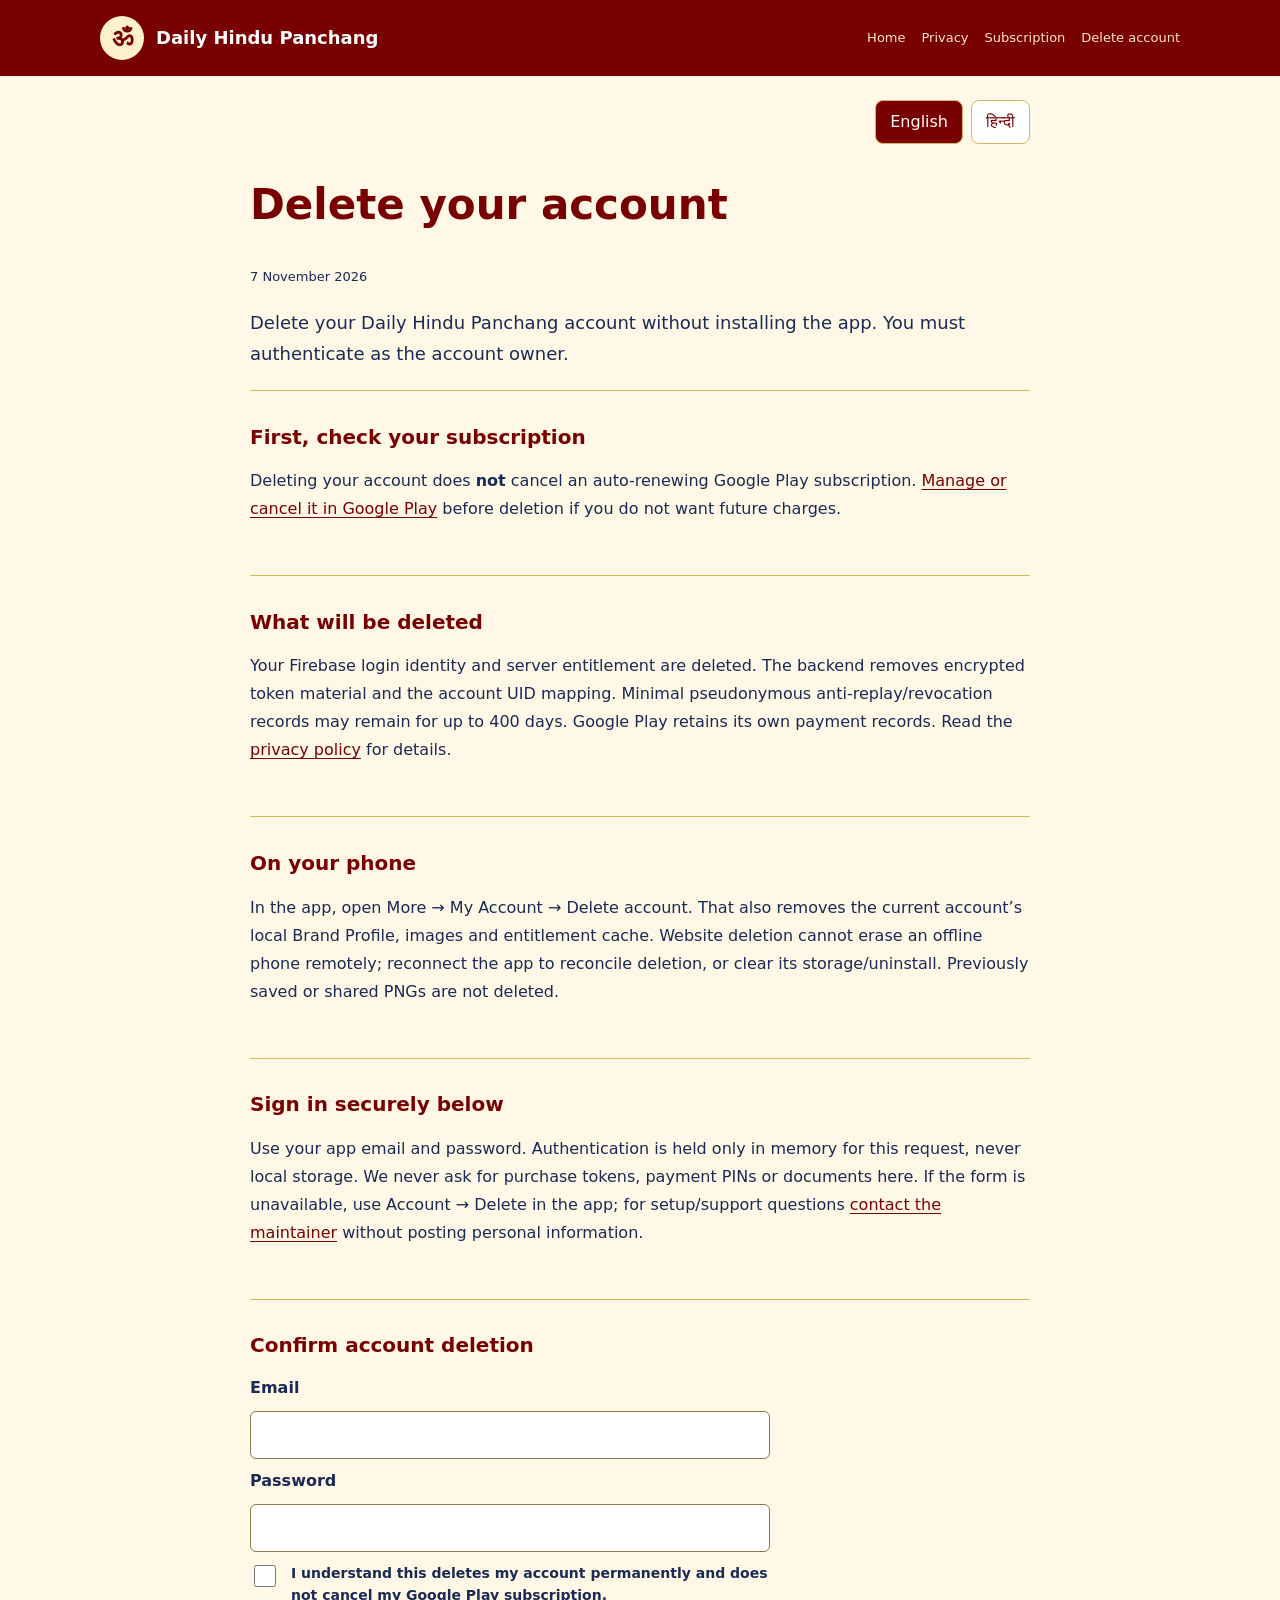
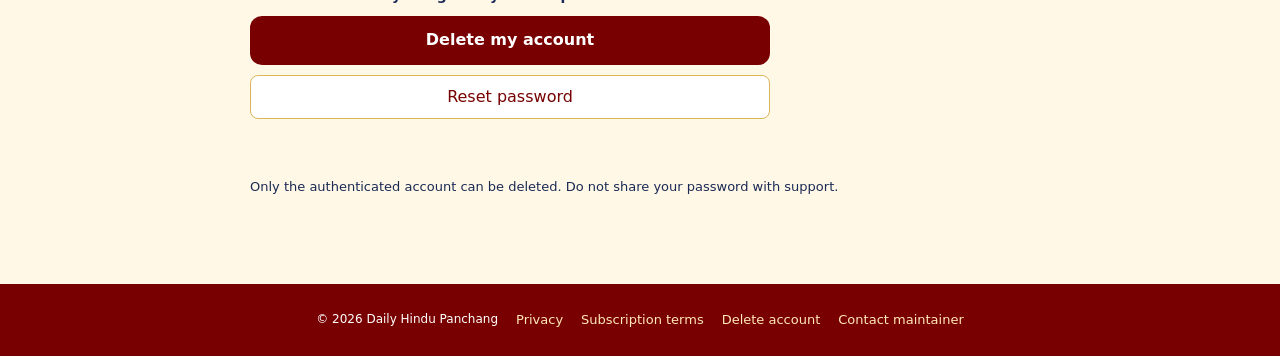
==== account-deletion.html @ e7be83c0 "Add bilingual privacy subscription and secure account-deletion pages [skip ci]" ====
<!doctype html>
<html lang="en">
  <head>
    <meta charset="utf-8" />
    <meta name="viewport" content="width=device-width,initial-scale=1" />
    <meta name="theme-color" content="#780000" />
    <meta name="referrer" content="strict-origin-when-cross-origin" />
    <title>Delete account — Daily Hindu Panchang</title>
    <link rel="stylesheet" href="style.css" />
    <script src="policy.js" defer></script>
  </head>
  <body>
    <a class="skip" href="#content" data-policy-text="skip">Skip to content</a>
    <header class="topbar">
      <a class="brand" href="index.html"
        ><span class="om" aria-hidden="true">ॐ</span
        ><strong>Daily Hindu Panchang</strong></a
      >
      <nav aria-label="Main">
        <a href="index.html" data-policy-text="home">Home</a
        ><a href="privacy-policy.html" data-policy-text="privacy">Privacy</a
        ><a href="subscription-terms.html" data-policy-text="subscription"
          >Subscription</a
        ><a href="account-deletion.html" data-policy-text="deletion"
          >Delete account</a
        >
      </nav>
    </header>
    <main id="content" class="policy">
      <div class="language" role="group" aria-label="Language">
        <button type="button" data-language="en" aria-pressed="true">
          English</button
        ><button type="button" data-language="hi" aria-pressed="false">
          हिन्दी
        </button>
      </div>
      <article lang="en" data-lang="en">
        <h1>Delete your account</h1>
        <p class="updated">7 November 2026</p>
        <p class="lead">
          Delete your Daily Hindu Panchang account without installing the app.
          You must authenticate as the account owner.
        </p>
        <section>
          <h2>First, check your subscription</h2>
          <p>
            Deleting your account does <strong>not</strong> cancel an
            auto-renewing Google Play subscription.
            <a
              href="https://play.google.com/store/account/subscriptions?sku=premium_annual&amp;package=com.dailyhindupanchang"
              >Manage or cancel it in Google Play</a
            >
            before deletion if you do not want future charges.
          </p>
        </section>
        <section>
          <h2>What will be deleted</h2>
          <p>
            Your Firebase login identity and server entitlement are deleted. The
            backend removes encrypted token material and the account UID
            mapping. Minimal pseudonymous anti-replay/revocation records may
            remain for up to 400 days. Google Play retains its own payment
            records. Read the
            <a href="privacy-policy.html">privacy policy</a> for details.
          </p>
        </section>
        <section>
          <h2>On your phone</h2>
          <p>
            In the app, open More → My Account → Delete account. That also
            removes the current account’s local Brand Profile, images and
            entitlement cache. Website deletion cannot erase an offline phone
            remotely; reconnect the app to reconcile deletion, or clear its
            storage/uninstall. Previously saved or shared PNGs are not deleted.
          </p>
        </section>
        <section>
          <h2>Sign in securely below</h2>
          <p>
            Use your app email and password. Authentication is held only in
            memory for this request, never local storage. We never ask for
            purchase tokens, payment PINs or documents here. If the form is
            unavailable, use Account → Delete in the app; for setup/support
            questions
            <a
              href="https://github.com/parimalnarayan/Daily-Hindu-Panchang-App/issues"
              >contact the maintainer</a
            >
            without posting personal information.
          </p>
        </section>
      </article>
      <article lang="hi" data-lang="hi" hidden>
        <h1>अकाउंट डिलीट करें</h1>
        <p class="updated">7 November 2026</p>
        <p class="lead">
          ऐप इंस्टॉल किए बिना अपना Daily Hindu Panchang अकाउंट डिलीट करें।
          सुरक्षा के लिए अपने अकाउंट से लॉगिन करना होगा।
        </p>
        <section>
          <h2>पहले सब्सक्रिप्शन देखें</h2>
          <p>
            अकाउंट डिलीट करने से ऑटो-रिन्यू होने वाला Google Play सब्सक्रिप्शन
            <strong>कैंसिल नहीं होता</strong>। अगला चार्ज नहीं चाहिए तो पहले
            <a
              href="https://play.google.com/store/account/subscriptions?sku=premium_annual&amp;package=com.dailyhindupanchang"
              >Google Play में कैंसिल करें</a
            >।
          </p>
        </section>
        <section>
          <h2>क्या डिलीट होगा</h2>
          <p>
            Firebase लॉगिन पहचान और सर्वर का प्रीमियम एक्सेस हटता है। एन्क्रिप्ट
            किया हुआ परचेज टोकन और यूज़र आईडी मैपिंग हटती है। खरीद का गलत दोबारा
            इस्तेमाल रोकने के लिए न्यूनतम छद्म पहचान वाले हैश/रिवोकेशन रिकॉर्ड
            अधिकतम 400 दिन रह सकते हैं। Google Play अपने पेमेंट रिकॉर्ड रखता है।
            पूरी जानकारी <a href="privacy-policy.html">प्राइवेसी पॉलिसी</a> में
            है।
          </p>
        </section>
        <section>
          <h2>फोन पर सेव डेटा</h2>
          <p>
            ऐप में अधिक → मेरा अकाउंट → अकाउंट डिलीट करें खोलें। इससे उस अकाउंट
            का लोकल प्रोफाइल, इमेज और कैश भी हटता है। वेबसाइट किसी ऑफलाइन फोन को
            सीधे साफ नहीं कर सकती; ऐप को इंटरनेट से जोड़ें या उसका स्टोरेज
            साफ/अनइंस्टॉल करें। पहले सेव या शेयर की गई PNG नहीं हटती।
          </p>
        </section>
        <section>
          <h2>नीचे सुरक्षित लॉगिन करें</h2>
          <p>
            ऐप वाला ईमेल और पासवर्ड डालें। यह लॉगिन सिर्फ इस रिक्वेस्ट के लिए
            मेमोरी में रहता है, लोकल स्टोरेज में नहीं। परचेज टोकन, पेमेंट PIN या
            डॉक्युमेंट न दें। फॉर्म उपलब्ध न हो तो ऐप में अकाउंट → डिलीट करें।
            सेटअप/सहायता के लिए निजी जानकारी डाले बिना
            <a
              href="https://github.com/parimalnarayan/Daily-Hindu-Panchang-App/issues"
              >मेंटेनर से संपर्क करें</a
            >।
          </p>
        </section>
      </article>
      <section class="delete-panel">
        <h2 data-i18n="formTitle">Confirm account deletion</h2>
        <form id="delete-form">
          <label for="email" data-i18n="email">Email</label
          ><input
            id="email"
            type="email"
            autocomplete="username"
            required
            maxlength="254"
          /><label for="password" data-i18n="password">Password</label
          ><input
            id="password"
            type="password"
            autocomplete="current-password"
            required
            maxlength="256"
          /><label class="check"
            ><input id="confirm" type="checkbox" required /><span
              data-i18n="confirm"
              >I understand this deletes my account permanently and does not
              cancel my Google Play subscription.</span
            ></label
          ><button type="submit" class="button danger" data-i18n="delete">
            Delete my account</button
          ><button type="button" id="reset-password" data-i18n="reset">
            Reset password
          </button>
          <p id="delete-status" role="status" aria-live="polite"></p>
        </form>
        <p class="small" data-i18n="secure">
          Only the authenticated account can be deleted. Do not share your
          password with support.
        </p>
      </section>
      <script type="module" src="account-deletion.js"></script>
    </main>
    <footer>
      <span>© 2026 Daily Hindu Panchang</span
      ><a href="privacy-policy.html" data-policy-text="privacy">Privacy</a
      ><a href="subscription-terms.html" data-policy-text="subscription"
        >Subscription terms</a
      ><a href="account-deletion.html" data-policy-text="deletion"
        >Delete account</a
      ><a
        href="https://github.com/parimalnarayan/Daily-Hindu-Panchang-App/issues"
        data-policy-text="contact"
        >Contact maintainer</a
      >
    </footer>
  </body>
</html>
---- style.css ----
:root {
  --red: #780000;
  --saffron: #f3a33b;
  --green: #0b6b24;
  --cream: #fff8e7;
  --navy: #1b2a55;
  --gold: #d9b65a;
}
* {
  box-sizing: border-box;
}
body {
  margin: 0;
  background: var(--cream);
  color: var(--navy);
  font-family:
    system-ui,
    -apple-system,
    BlinkMacSystemFont,
    "Segoe UI",
    sans-serif;
  line-height: 1.55;
}
.topbar {
  display: flex;
  justify-content: space-between;
  align-items: center;
  padding: 16px max(20px, calc((100vw - 1080px) / 2));
  background: var(--red);
  color: #fff;
}
.brand {
  display: flex;
  gap: 12px;
  align-items: center;
}
.om {
  width: 44px;
  height: 44px;
  border-radius: 50%;
  display: grid;
  place-items: center;
  background: #fff1c9;
  color: var(--red);
  font-size: 25px;
  font-weight: 800;
}
.brand strong {
  display: block;
  font-size: 18px;
}
.brand small {
  display: block;
  color: #ffe8b8;
  font-size: 11px;
}
.topbar a,
footer a {
  color: #ffe8b8;
  text-decoration: none;
  font-size: 13px;
}
.hero {
  max-width: 1080px;
  margin: auto;
  padding: 70px 20px 48px;
}
.eyebrow {
  margin: 0 0 8px;
  color: var(--green);
  font-size: 11px;
  font-weight: 800;
  letter-spacing: 0.16em;
}
.hero h1 {
  margin: 0;
  color: var(--red);
  font-size: clamp(36px, 7vw, 64px);
  line-height: 1.03;
  letter-spacing: -0.04em;
  max-width: 700px;
}
.hero p:not(.eyebrow) {
  max-width: 650px;
  font-size: 17px;
}
.actions {
  display: flex;
  gap: 10px;
  flex-wrap: wrap;
  margin-top: 24px;
}
.button {
  display: inline-block;
  padding: 12px 18px;
  border-radius: 12px;
  background: var(--red);
  color: #fff;
  text-decoration: none;
  font-weight: 700;
}
.button.secondary {
  background: #fff;
  border: 1px solid var(--gold);
  color: var(--red);
}
.grid {
  max-width: 1080px;
  margin: auto;
  padding: 0 20px 44px;
  display: grid;
  grid-template-columns: repeat(4, 1fr);
  gap: 12px;
}
.grid article {
  background: #fff;
  border: 1px solid #ead8a6;
  border-radius: 18px;
  padding: 20px;
}
.grid article span {
  font-size: 25px;
  color: var(--red);
}
.grid h2 {
  margin: 10px 0 4px;
  color: var(--red);
  font-size: 18px;
}
.grid p {
  margin: 0;
  font-size: 13px;
}
.calendar,
.note {
  max-width: 1080px;
  margin: 0 auto 24px;
  padding: 26px 20px;
}
.calendar {
  display: flex;
  justify-content: space-between;
  gap: 30px;
  background: #e9f0d8;
  border-radius: 22px;
}
.calendar h2 {
  margin: 0;
  color: var(--green);
  font-size: 28px;
}
.calendar p {
  margin-bottom: 0;
}
.legend {
  display: grid;
  gap: 8px;
  align-content: center;
  font-size: 12px;
  white-space: nowrap;
}
.legend i {
  display: inline-block;
  width: 9px;
  height: 9px;
  border-radius: 50%;
  margin-right: 6px;
}
.legend .green {
  background: var(--green);
}
.legend .red {
  background: var(--red);
}
.note {
  background: #fff;
  border-left: 4px solid var(--saffron);
  font-size: 13px;
}
footer {
  display: flex;
  justify-content: center;
  gap: 18px;
  padding: 26px 20px;
  background: var(--red);
  color: #fff;
  font-size: 12px;
}
@media (max-width: 760px) {
  .grid {
    grid-template-columns: 1fr 1fr;
  }
  .calendar {
    display: block;
  }
  .legend {
    margin-top: 18px;
  }
  footer {
    flex-wrap: wrap;
  }
}
@media (max-width: 480px) {
  .topbar {
    padding: 12px 14px;
  }
  .brand strong {
    font-size: 15px;
  }
  .brand small {
    font-size: 9px;
  }
  .hero {
    padding: 48px 16px 34px;
  }
  .hero h1 {
    font-size: 40px;
  }
  .hero p:not(.eyebrow) {
    font-size: 15px;
  }
  .grid {
    padding: 0 16px 30px;
    gap: 8px;
  }
  .grid article {
    padding: 15px;
  }
  .calendar,
  .note {
    margin-left: 16px;
    margin-right: 16px;
    padding: 20px 16px;
  }
}
.topbar {
  gap: 18px;
  flex-wrap: wrap;
}
.topbar .brand {
  color: white;
  text-decoration: none;
}
.topbar nav {
  display: flex;
  gap: 16px;
  flex-wrap: wrap;
}
.policy {
  max-width: 820px;
  margin: auto;
  padding: 24px 20px 56px;
}
.policy h1 {
  font-size: clamp(28px, 5vw, 42px);
  line-height: 1.25;
  color: var(--red);
}
.policy h2 {
  font-size: 20px;
  color: var(--red);
  line-height: 1.35;
}
.policy section {
  padding: 16px 0;
  border-top: 1px solid var(--gold);
  margin-top: 20px;
}
.policy p {
  line-height: 1.75;
}
.policy .lead {
  font-size: 18px;
}
.policy a {
  color: var(--red);
  text-decoration-thickness: 1px;
  text-underline-offset: 3px;
}
.language {
  display: flex;
  justify-content: flex-end;
  gap: 8px;
}
.language button[aria-pressed="true"] {
  background: var(--red);
  color: white;
}
button,
input {
  font: inherit;
}
button {
  cursor: pointer;
  min-height: 44px;
  padding: 8px 14px;
  border: 1px solid var(--gold);
  border-radius: 8px;
  background: #fff;
  color: var(--red);
}
button:disabled {
  cursor: default;
  opacity: 0.6;
}
button:focus-visible,
a:focus-visible,
input:focus-visible {
  outline: 3px solid #1262a2;
  outline-offset: 3px;
}
.small,
.updated {
  font-size: 13px;
}
form {
  max-width: 520px;
  display: grid;
  gap: 10px;
}
form > label {
  font-weight: 600;
}
input:not([type="checkbox"]) {
  width: 100%;
  min-height: 48px;
  padding: 10px;
  border: 1px solid #8e7850;
  border-radius: 6px;
  background: white;
  color: var(--navy);
}
.check {
  display: flex;
  align-items: flex-start;
  gap: 12px;
  line-height: 1.6;
  font-size: 14px;
}
.check input {
  width: 22px;
  height: 22px;
  flex-shrink: 0;
}
.danger {
  border: 0;
  text-align: center;
}
#delete-status {
  margin: 4px 0;
  min-height: 26px;
  font-weight: 600;
  overflow-wrap: anywhere;
}
.skip {
  position: absolute;
  left: 8px;
  top: -100px;
  background: white;
  color: var(--red);
  padding: 12px;
  z-index: 2;
}
.skip:focus {
  top: 8px;
}
[hidden] {
  display: none !important;
}
@media (prefers-color-scheme: dark) {
  :root {
    --cream: #181511;
    --navy: #f4ead7;
    --gold: #9f8240;
  }
  body {
    background: var(--cream);
    color: var(--navy);
  }
  .policy h1,
  .policy h2,
  .policy a {
    color: #ffbd86;
  }
  button {
    background: #2b241b;
    color: #ffe0b4;
  }
  input:not([type="checkbox"]) {
    background: #251f18;
    color: #fff4e5;
  }
  .grid article,
  .note {
    background: #251f18;
  }
  .grid h2,
  .hero h1 {
    color: #ffbd86;
  }
  .calendar {
    background: #242e1c;
  }
  .calendar h2,
  .eyebrow {
    color: #b7d88e;
  }
  .button.secondary {
    background: #251f18;
    color: #ffe0b4;
  }
}
@media (max-width: 480px) {
  .topbar nav {
    gap: 12px;
  }
  .policy {
    padding: 20px 16px 40px;
  }
  .policy h2 {
    font-size: 19px;
  }
  .policy p {
    font-size: 15px;
  }
  .policy .lead {
    font-size: 17px;
  }
}
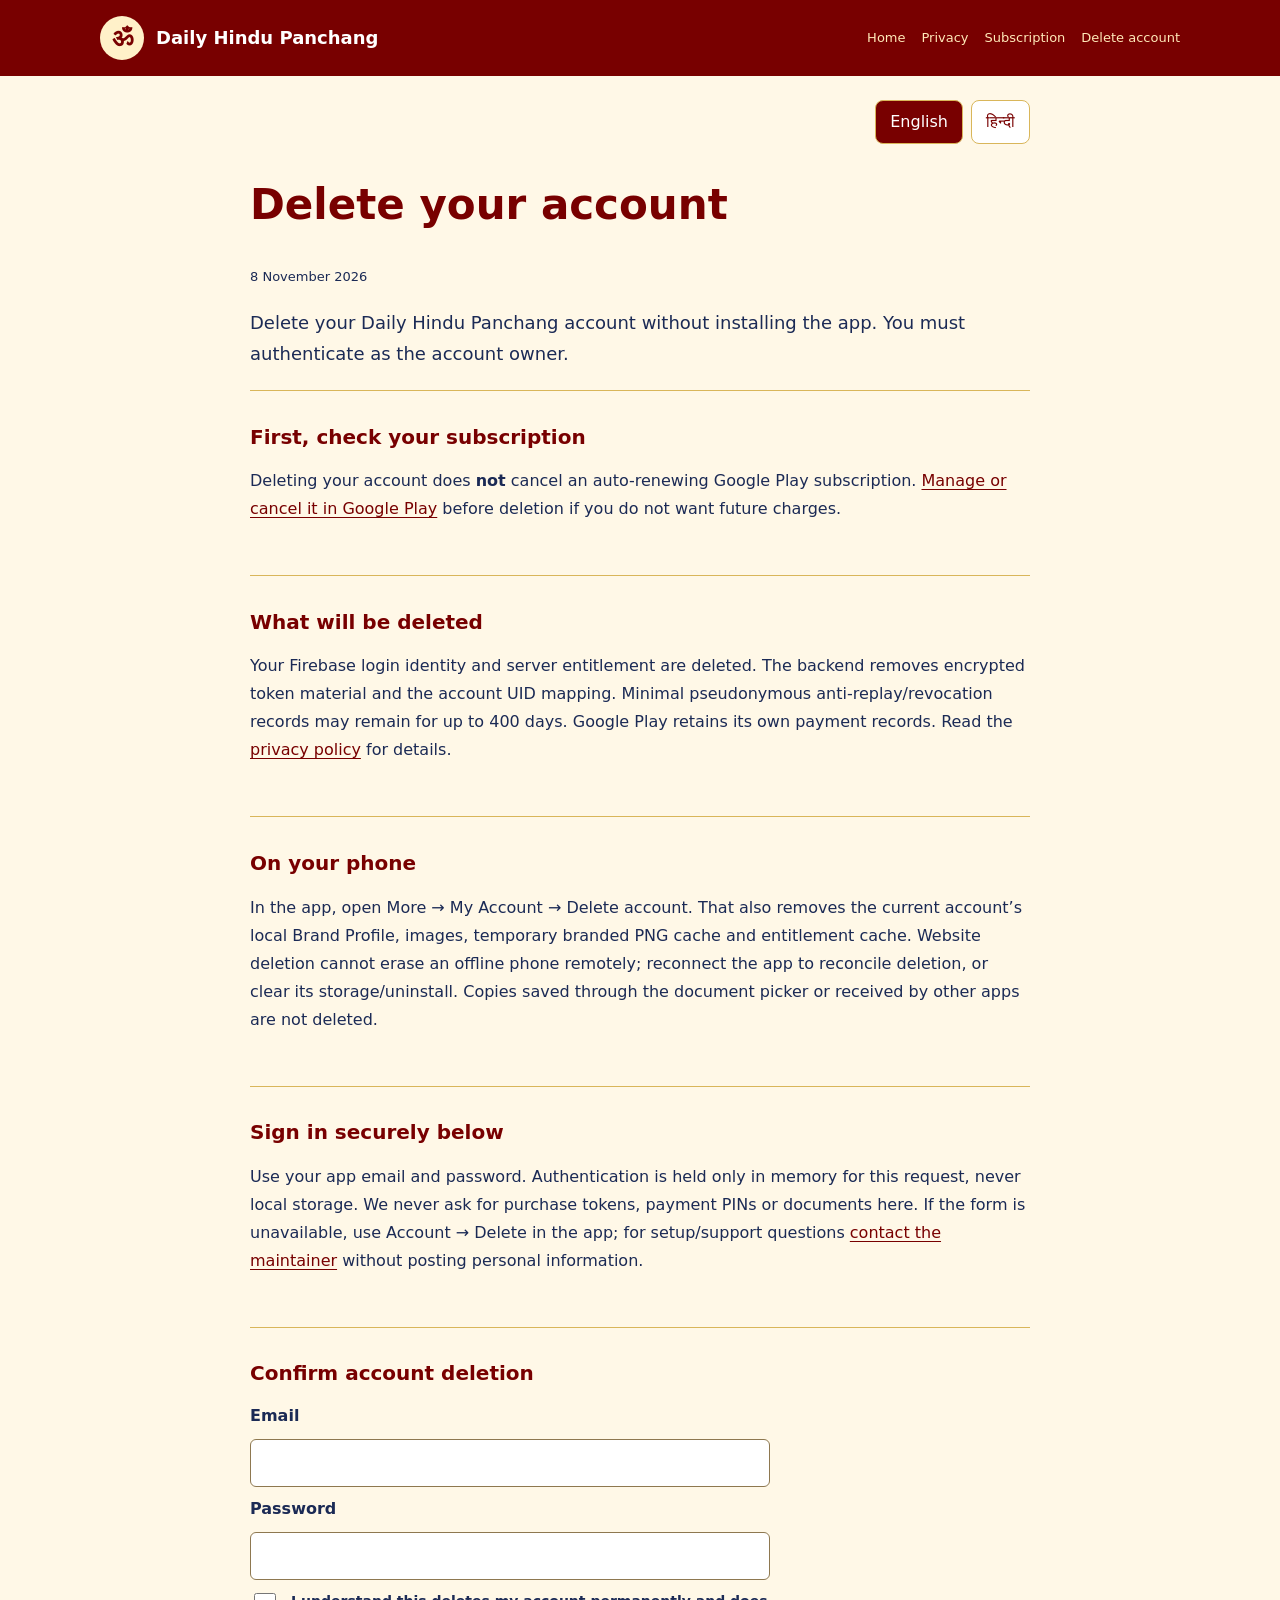
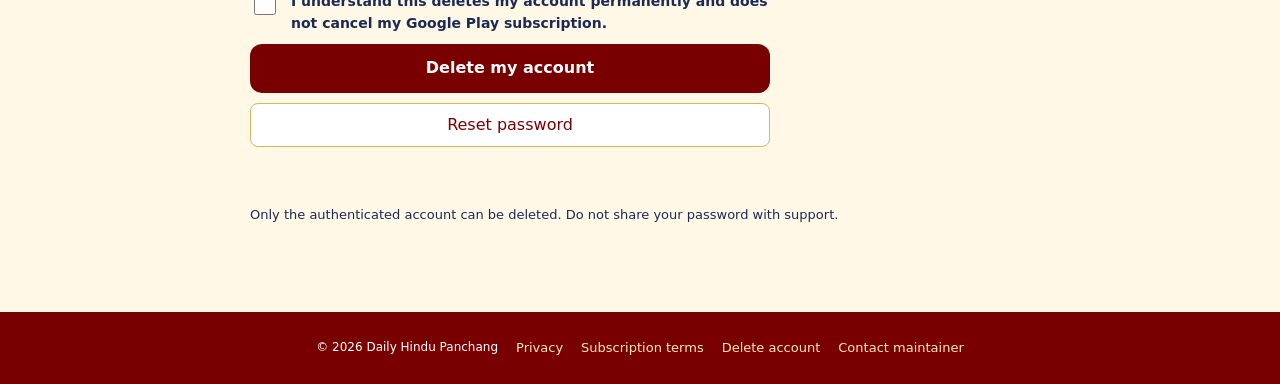
==== commit e8f6a82b: "fix(privacy): disclose branded cache cleanup and localize Hindi policy dates [skip ci]" ====
--- a/account-deletion.html
+++ b/account-deletion.html
@@ -36,7 +36,7 @@
       </div>
       <article lang="en" data-lang="en">
         <h1>Delete your account</h1>
-        <p class="updated">7 November 2026</p>
+        <p class="updated">8 November 2026</p>
         <p class="lead">
           Delete your Daily Hindu Panchang account without installing the app.
           You must authenticate as the account owner.
@@ -68,10 +68,10 @@
           <h2>On your phone</h2>
           <p>
             In the app, open More → My Account → Delete account. That also
-            removes the current account’s local Brand Profile, images and
+            removes the current account’s local Brand Profile, images, temporary branded PNG cache and
             entitlement cache. Website deletion cannot erase an offline phone
             remotely; reconnect the app to reconcile deletion, or clear its
-            storage/uninstall. Previously saved or shared PNGs are not deleted.
+            storage/uninstall. Copies saved through the document picker or received by other apps are not deleted.
           </p>
         </section>
         <section>
@@ -92,7 +92,7 @@
       </article>
       <article lang="hi" data-lang="hi" hidden>
         <h1>अकाउंट डिलीट करें</h1>
-        <p class="updated">7 November 2026</p>
+        <p class="updated">8 नवंबर 2026</p>
         <p class="lead">
           ऐप इंस्टॉल किए बिना अपना Daily Hindu Panchang अकाउंट डिलीट करें।
           सुरक्षा के लिए अपने अकाउंट से लॉगिन करना होगा।
@@ -122,10 +122,10 @@
         <section>
           <h2>फोन पर सेव डेटा</h2>
           <p>
-            ऐप में अधिक → मेरा अकाउंट → अकाउंट डिलीट करें खोलें। इससे उस अकाउंट
-            का लोकल प्रोफाइल, इमेज और कैश भी हटता है। वेबसाइट किसी ऑफलाइन फोन को
+            ऐप में “और” खोलें, फिर “मेरा अकाउंट” में “अकाउंट डिलीट करें” चुनें। इससे उस अकाउंट
+            का लोकल प्रोफाइल, इमेज, अस्थायी ब्रांडेड कार्ड और कैश भी हटता है। वेबसाइट किसी ऑफलाइन फोन को
             सीधे साफ नहीं कर सकती; ऐप को इंटरनेट से जोड़ें या उसका स्टोरेज
-            साफ/अनइंस्टॉल करें। पहले सेव या शेयर की गई PNG नहीं हटती।
+            साफ/अनइंस्टॉल करें। डॉक्युमेंट पिकर से सेव या दूसरे ऐप को शेयर की गई कॉपी नहीं हटती।
           </p>
         </section>
         <section>
@@ -133,7 +133,7 @@
           <p>
             ऐप वाला ईमेल और पासवर्ड डालें। यह लॉगिन सिर्फ इस रिक्वेस्ट के लिए
             मेमोरी में रहता है, लोकल स्टोरेज में नहीं। परचेज टोकन, पेमेंट PIN या
-            डॉक्युमेंट न दें। फॉर्म उपलब्ध न हो तो ऐप में अकाउंट → डिलीट करें।
+            डॉक्युमेंट न दें। फॉर्म उपलब्ध न हो तो ऐप में अकाउंट में डिलीट करें।
             सेटअप/सहायता के लिए निजी जानकारी डाले बिना
             <a
               href="https://github.com/parimalnarayan/Daily-Hindu-Panchang-App/issues"
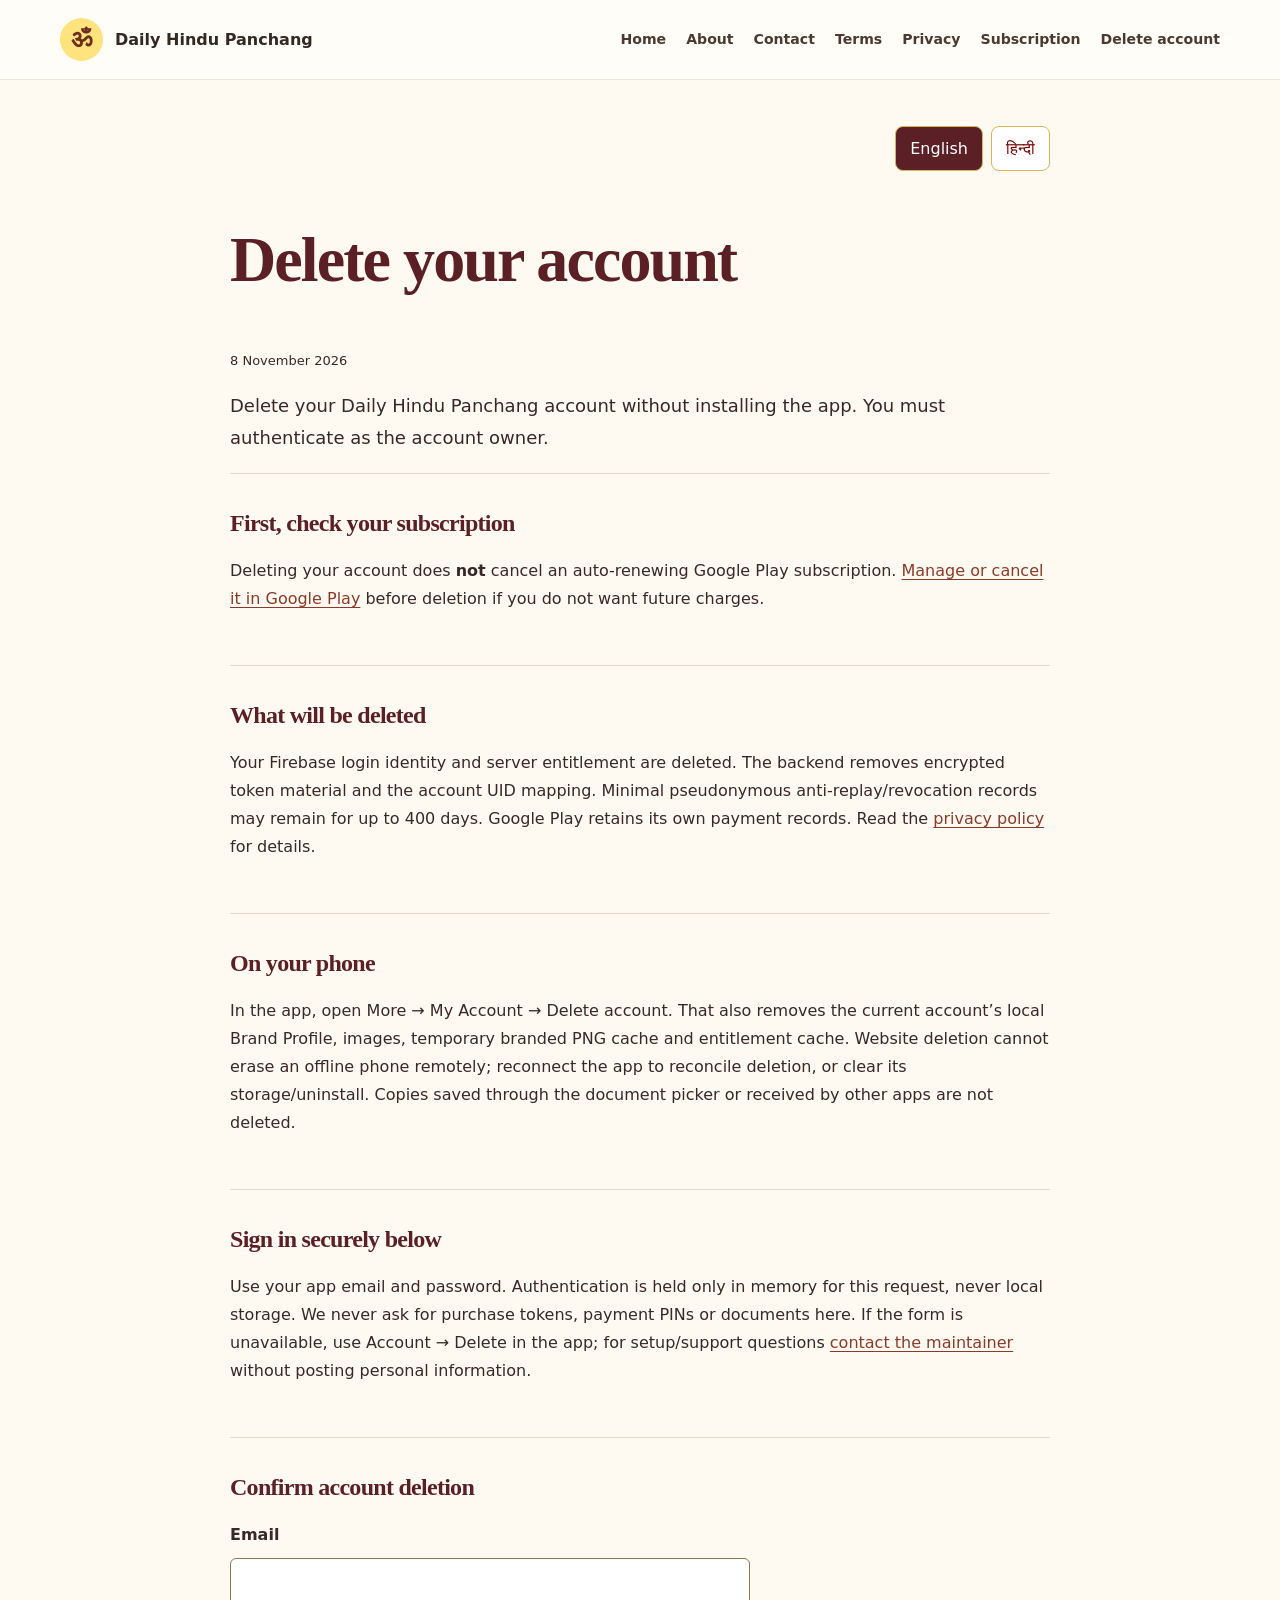
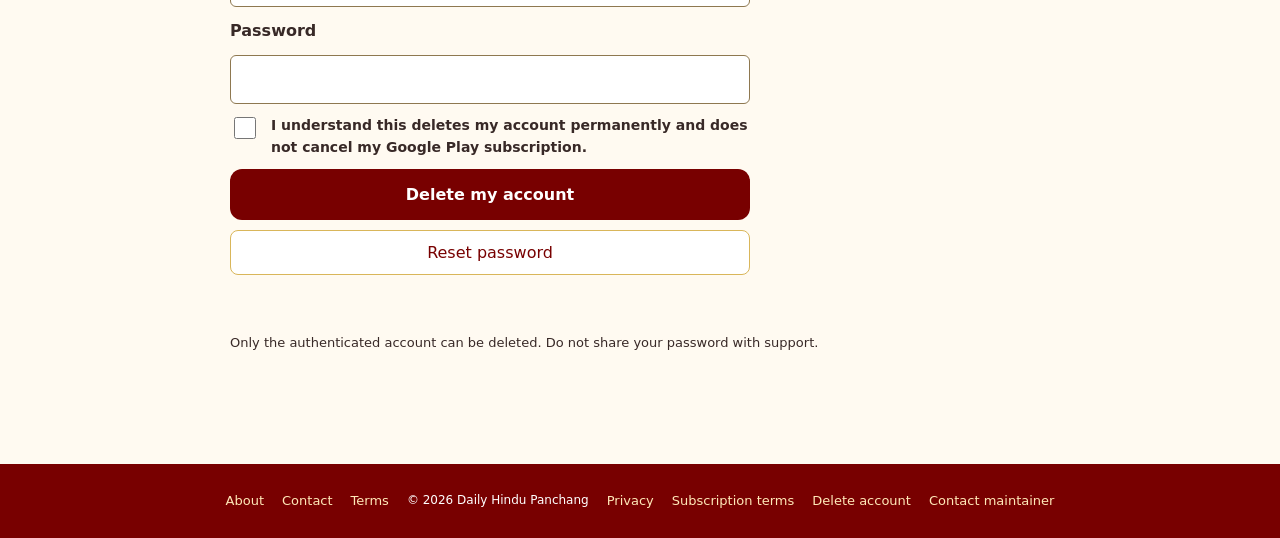
==== commit 679bf7f5: "Redesign Daily Hindu Panchang public website" ====
--- a/account-deletion.html
+++ b/account-deletion.html
@@ -7,6 +7,7 @@
     <meta name="referrer" content="strict-origin-when-cross-origin" />
     <title>Delete account — Daily Hindu Panchang</title>
     <link rel="stylesheet" href="style.css" />
+    <link rel="stylesheet" href="brand.css" />
     <script src="policy.js" defer></script>
   </head>
   <body>
@@ -18,7 +19,7 @@
       >
       <nav aria-label="Main">
         <a href="index.html" data-policy-text="home">Home</a
-        ><a href="privacy-policy.html" data-policy-text="privacy">Privacy</a
+        ><a href="about.html" data-policy-text="about">About</a><a href="contact.html" data-policy-text="contactPage">Contact</a><a href="terms.html" data-policy-text="terms">Terms</a><a href="privacy-policy.html" data-policy-text="privacy">Privacy</a
         ><a href="subscription-terms.html" data-policy-text="subscription"
           >Subscription</a
         ><a href="account-deletion.html" data-policy-text="deletion"
@@ -180,6 +181,7 @@
       <script type="module" src="account-deletion.js"></script>
     </main>
     <footer>
+      <a href="about.html" data-policy-text="about">About</a><a href="contact.html" data-policy-text="contactPage">Contact</a><a href="terms.html" data-policy-text="terms">Terms</a>
       <span>© 2026 Daily Hindu Panchang</span
       ><a href="privacy-policy.html" data-policy-text="privacy">Privacy</a
       ><a href="subscription-terms.html" data-policy-text="subscription"
--- a/brand.css
+++ b/brand.css
@@ -0,0 +1,15 @@
+:root{--maroon:#5b2025;--maroon-dark:#35171d;--saffron2:#db772f;--paper:#fffaf1;--text:#382927;--muted2:#715e55;--line2:#ead7c1}
+html{scroll-behavior:smooth}body{background:var(--paper);color:var(--text);font-family:'DM Sans',system-ui,sans-serif;line-height:1.7}.topbar{padding:18px max(24px,calc((100vw - 1160px)/2));background:var(--maroon-dark);gap:20px}.topbar .brand{display:flex;gap:12px;align-items:center;color:#fff;text-decoration:none}.topbar .brand strong{font-size:1rem;line-height:1.25}.topbar .brand small{font-size:.69rem;letter-spacing:.07em;color:#e9cbb1;text-transform:uppercase}.topbar .om{width:43px;height:43px;background:#f4d69c;color:var(--maroon);font-weight:600}.topbar nav{display:flex;align-items:center;gap:20px;flex-wrap:wrap}.topbar nav a{font-size:.88rem;color:#f9ebdf}.topbar nav a:hover,footer a:hover{text-decoration:underline;text-underline-offset:5px}.topbar .nav-download{padding:10px 16px;border:1px solid #dcbf98;border-radius:4px;color:white}.container{width:min(1160px,calc(100% - 48px));margin-inline:auto}.site-main h1,.site-main h2,.site-main h3,.policy h1,.policy h2{font-family:Fraunces,Georgia,serif;letter-spacing:-.03em;line-height:1.13;font-weight:600}.site-main p{margin:0 0 18px}.kicker{text-transform:uppercase;color:#a64c26;font-size:.76rem;font-weight:700;letter-spacing:.16em}.kicker:before{content:'';display:inline-block;width:26px;height:1px;background:#b45c33;vertical-align:middle;margin-right:10px}.intro{overflow:hidden;background:#faf0e0}.intro-grid{display:grid;grid-template-columns:1fr 1fr;align-items:center;gap:55px;padding:76px 0 80px}.intro h1{font-size:clamp(3.3rem,6vw,5.6rem);color:var(--maroon);margin:18px 0 24px}.intro h1 em{font-weight:500;color:#b25a31}.intro .lead2{font-size:1.1rem;line-height:1.85;color:var(--muted2);max-width:510px}.cta-row{display:flex;gap:12px;flex-wrap:wrap;margin-top:28px}.site-main .button{padding:14px 21px;border-radius:4px;background:var(--maroon);color:#fff;font-size:.95rem;text-decoration:none;font-weight:700}.site-main .button:hover{background:#80363a}.site-main .button.secondary{background:transparent;border:1px solid #a48773;color:var(--maroon)}.app-note{font-size:.85rem;color:#76645a;margin-top:18px!important}.hero-art{position:relative;display:grid;place-items:center;min-height:490px;background:#6a292b;border-radius:190px 190px 8px 8px;overflow:hidden}.hero-art:before,.hero-art:after{content:'';position:absolute;width:400px;height:400px;border:1px solid #d6a97866;border-radius:50%}.hero-art:after{width:330px;height:330px}.hero-art svg{position:absolute;inset:0;width:100%;height:100%}.art-title{position:relative;z-index:1;text-align:center;color:#f9e4b7;padding:20px}.art-title span{display:block;font-size:.76rem;letter-spacing:.2em;text-transform:uppercase}.art-title strong{font:500 clamp(3rem,5vw,4.5rem)/1.1 Fraunces,Georgia,serif;display:block;margin:12px 0}.art-title em{font-style:normal;color:#eac8a0;font-size:.9rem}.ribbon{background:var(--maroon);color:#f8e8d5}.ribbon .container{display:flex;align-items:center;justify-content:space-between;gap:25px;padding-block:21px}.ribbon strong{font:500 1.2rem Fraunces,Georgia,serif}.ribbon span{color:#ead5c3;font-size:.9rem}.section2{padding:94px 0}.section2.white{background:white}.section-head{max-width:650px}.site-main h2{font-size:clamp(2.3rem,4vw,3.5rem);color:var(--maroon);margin:14px 0 18px}.section-head p,.copy p{color:var(--muted2)}.feature-grid{display:grid;grid-template-columns:repeat(4,1fr);gap:16px;margin-top:40px}.feature{border-top:2px solid #d1a56d;background:#fcf7ef;padding:28px 22px;min-height:205px}.feature .symbol{font:1.8rem Georgia;color:#af592e}.feature h3{color:var(--maroon);font-size:1.3rem;margin:20px 0 10px}.feature p{font-size:.95rem;color:var(--muted2)}.story-grid{display:grid;grid-template-columns:1fr 1fr;gap:75px;align-items:center}.quote-panel{background:#efe0c9;border-radius:4px;padding:52px;min-height:310px;display:flex;justify-content:space-between;flex-direction:column}.quote-panel strong{font:500 clamp(2rem,3.3vw,3.1rem)/1.2 Fraunces,Georgia,serif;color:var(--maroon)}.quote-panel span{font-size:.8rem;letter-spacing:.13em;text-transform:uppercase;color:#9e5838;font-weight:700}.call-to-action{background:#f1e2cb;padding:46px;display:flex;align-items:center;justify-content:space-between;gap:25px}.call-to-action h2{font-size:clamp(2rem,3vw,2.8rem);margin:0 0 10px}.call-to-action p{margin:0;color:var(--muted2)}.page-intro{background:#f7ead7;padding:72px 0;border-bottom:1px solid var(--line2)}.page-intro h1{color:var(--maroon);font-size:clamp(3rem,5vw,4.8rem);margin:15px 0}.page-intro p{color:var(--muted2);max-width:600px;font-size:1.1rem}.contact-box{background:#fcf7ef;border:1px solid var(--line2);padding:36px;overflow-wrap:anywhere}.contact-box a{color:var(--maroon);font-weight:700}.reading{max-width:800px;margin:0 auto}.reading h2{font-size:1.8rem;margin:36px 0 12px}.reading p,.reading li{color:#5f5149}.reading a{color:var(--maroon)}.site-footer{display:block;background:var(--maroon-dark);color:#fbeede;padding:58px 0 22px}.footer-grid{display:grid;grid-template-columns:2fr 1fr 1fr;gap:44px}.footer-grid h3{font:700 .78rem 'DM Sans',sans-serif;color:#e5c4a2;letter-spacing:.13em;text-transform:uppercase;margin:0 0 18px}.footer-grid a{display:block;font-size:.94rem;color:#fff0e0;margin:10px 0;text-decoration:none}.footer-grid p{font-size:.94rem;color:#d9bfae;max-width:320px}.footer-brand{font:600 1.3rem Fraunces,Georgia,serif;color:white}.footer-end{border-top:1px solid #79504b;padding-top:20px;margin-top:36px;font-size:.85rem;color:#d9bfae}.policy{max-width:860px;padding-top:46px;padding-bottom:80px}.policy h1,.policy h2{color:var(--maroon)}.policy h1{font-size:clamp(2.8rem,5vw,4rem)}.policy h2{font-size:1.5rem}.policy a{color:#8a3b28}.policy section{border-color:var(--line2)}.language{margin-bottom:12px}.language button[aria-pressed=true]{background:var(--maroon);color:white}button:focus-visible,a:focus-visible,input:focus-visible{outline:3px solid #187b79;outline-offset:3px}
+@media(prefers-color-scheme:dark){body{background:#211816;color:#f3e8df}.policy h1,.policy h2,.policy a{color:#ffd3aa}.site-main .reading p,.site-main .reading li{color:#eee0d2}.site-main .page-intro{background:#3a2723}.site-main .page-intro h1{color:#ffe0ba}.site-main .page-intro p{color:#e7cfbd}.section2.white{background:#211816}.contact-box{background:#362723;border-color:#71574a}.contact-box a{color:#ffcfab}}
+@media(max-width:900px){.topbar{padding:16px 24px}.topbar nav{gap:14px}.intro-grid,.story-grid{grid-template-columns:1fr;gap:34px}.intro-grid{padding:55px 0}.hero-art{min-height:420px;max-width:580px;width:100%;margin:auto}.feature-grid{grid-template-columns:repeat(2,1fr)}.section2{padding:68px 0}.ribbon .container{align-items:flex-start;flex-direction:column;gap:5px}}
+@media(max-width:550px){.container{width:calc(100% - 32px)}.topbar{padding:16px;align-items:flex-start}.topbar nav{width:100%;gap:8px 16px}.topbar nav a{font-size:.88rem}.topbar .nav-download{padding:6px 10px}.intro h1{font-size:3.25rem}.hero-art{min-height:345px}.hero-art:before{width:300px;height:300px}.hero-art:after{width:260px;height:260px}.feature-grid{grid-template-columns:1fr}.feature{min-height:0}.story-grid{gap:35px}.quote-panel{padding:32px;min-height:250px}.call-to-action{padding:30px;align-items:flex-start;flex-direction:column}.footer-grid{grid-template-columns:1fr 1fr;gap:24px}.footer-grid>div:first-child{grid-column:1/-1}.page-intro{padding:50px 0}.policy{padding:26px 16px 55px}}
+@media(prefers-color-scheme:dark){.section2 .section-head p,.section2 .copy p{color:#e2cfc1}.section2 .section-head .kicker,.section2 .copy .kicker{color:#f3b17d}.section2 h2{color:#ffe0ba}.section2 .button.secondary{color:#ffe0ba;border-color:#d9ac8d}.call-to-action h2{color:#5b2025}.call-to-action p{color:#715e55}.contact-box p{color:#e2cfc1}}
+.home-intro{background:#f8f0e4}.home-intro .intro-grid{grid-template-columns:1fr .95fr;gap:72px;padding:65px 0 72px}.home-copy h1{font-size:clamp(3.8rem,6.3vw,6rem);letter-spacing:-.055em;line-height:1.02;margin:25px 0 26px}.home-copy .lead2{max-width:475px;font-size:1.08rem}.home-copy .cta-row{align-items:center;gap:28px}.home-link{font-weight:700;font-size:.94rem;color:var(--maroon);text-underline-offset:5px}.home-link span{display:inline-block;margin-left:6px}.home-signoff{display:flex;gap:12px;align-items:center;margin-top:48px;padding-top:22px;border-top:1px solid #ddcdbc;width:max-content;color:#755d50;font-size:.8rem;line-height:1.5}.home-signoff strong{font-weight:700;color:var(--maroon)}.signoff-symbol{font:2.2rem Georgia;color:#c47c42}.hero-image{height:565px;position:relative;background:#c87942 url('panchang-hero.png') center center/cover no-repeat;box-shadow:16px 16px 0 #e4d1b4;overflow:hidden}.hero-image:after{content:'';position:absolute;inset:35% 0 0;background:linear-gradient(transparent,rgba(35,20,20,.66))}.image-label{position:absolute;z-index:1;bottom:27px;left:28px;right:28px;color:white;display:flex;gap:14px;align-items:center}.label-mark{display:grid;place-items:center;border:1px solid #fff8;width:43px;height:43px;border-radius:50%;font-size:1.4rem}.image-label small{display:block;color:#f4d8b5;letter-spacing:.16em;font-size:.65rem;font-weight:700}.image-label strong{display:block;font:500 1.35rem Fraunces,Georgia,serif}.feature-grid{gap:1px;background:#e6d4be;border:1px solid #e6d4be}.feature{background:#fff;border:0;min-height:230px;padding:31px 25px}.feature .symbol{display:grid;place-items:center;width:48px;height:48px;border:1px solid #e5cbb0;border-radius:50%;font-size:1.45rem}.feature h3{margin-top:26px}.feature p{line-height:1.65}.ribbon .container{padding-block:24px}.ribbon strong{font-size:1.3rem}
+@media(max-width:900px){.home-intro .intro-grid{grid-template-columns:1fr;gap:38px;padding:50px 0 60px}.home-copy h1{font-size:clamp(3.5rem,10vw,5.3rem)}.hero-image{height:480px;width:100%;max-width:620px;box-shadow:10px 10px 0 #e4d1b4}.home-signoff{margin-top:35px}.feature-grid{gap:1px}}
+@media(max-width:550px){.home-copy h1{font-size:3.5rem}.home-intro .intro-grid{padding:43px 0 52px}.hero-image{height:400px}.home-copy .cta-row{gap:20px}.image-label{left:20px;bottom:20px}.feature{padding:26px;min-height:0}.feature h3{margin-top:15px}.home-signoff{margin-top:30px}}
+/* A brighter, more approachable product-led presentation. */
+.topbar{background:#fffdf8;border-bottom:1px solid #f0e7d6;color:#2d2420}.topbar .brand,.topbar .brand strong{color:#332822}.topbar .brand small{color:#8c7664}.topbar .om{background:#ffe37e;color:#6e301e}.topbar nav a{color:#4b3a31;font-weight:600}.topbar .nav-download{background:#f6ce56;border:0;color:#36230b;border-radius:999px;padding:11px 18px}.home-intro{background:radial-gradient(circle at 90% 15%,#ffedb2 0,transparent 30%),linear-gradient(120deg,#fffdf8,#fff7e5)}.home-intro .intro-grid{grid-template-columns:1fr .86fr;gap:70px;min-height:640px}.home-copy h1{font:700 clamp(3.25rem,5.6vw,5.35rem)/1.08 'DM Sans',sans-serif;letter-spacing:-.055em;color:#2f211b}.home-copy h1 em{font-style:normal;color:#b9571b}.home-copy .lead2{color:#6f6055;font-size:1.08rem}.home-copy .button,.call-to-action .button{background:#f4c84c;color:#32200b;border-radius:999px;padding:16px 25px;box-shadow:0 6px 18px #b8892d2b}.home-copy .button:hover,.call-to-action .button:hover{background:#eab931;color:#261707}.home-copy .kicker{display:inline-block;background:#fff;border:1px solid #eee2c8;border-radius:999px;padding:8px 13px;color:#9e5222;font-size:.72rem}.home-copy .kicker:before{width:8px;height:8px;border-radius:50%;background:#da9c32;margin-right:8px}.hero-image{height:545px;border-radius:220px 220px 30px 30px;box-shadow:0 20px 45px #89562324;border:7px solid #fff7e4}.image-label{background:#fffef7eb;border:1px solid #fff;border-radius:14px;color:#392821;padding:14px;bottom:18px;left:18px;right:18px;box-shadow:0 10px 30px #3d261d22}.image-label small{color:#a15a2e}.image-label strong{font:700 1rem 'DM Sans',sans-serif}.label-mark{color:#b86827;border-color:#dbba85;background:#fff9e9}.hero-image:after{opacity:.45}.home-signoff{margin-top:40px}.ribbon{background:#3a241c}.feature-grid{gap:18px;background:transparent;border:0}.feature{border:1px solid #f0e3d1;border-radius:17px;background:#fff;box-shadow:0 8px 28px #5d381009}.feature .symbol{background:#fff2cd;border:0;color:#a55220}.feature h3{font:700 1.2rem 'DM Sans',sans-serif;letter-spacing:-.02em}.site-main .section-head h2{font-family:'DM Sans',sans-serif;letter-spacing:-.045em;font-weight:700;color:#2f211b}.site-main .section-head .kicker{color:#a64c26}.site-main .section-head p:not(.kicker){color:#715e55}.site-main .call-to-action{border-radius:22px;background:#fff1c9}.home-link{color:#7f4a22}.footer-grid .footer-brand{color:#fff}
+@media(max-width:900px){.home-intro .intro-grid{grid-template-columns:1fr;gap:38px;min-height:0}.hero-image{height:470px;max-width:620px}.feature-grid{gap:14px}}
+@media(max-width:550px){.topbar nav{gap:10px 15px}.home-copy h1{font-size:3.15rem}.hero-image{height:390px;border-radius:160px 160px 24px 24px}.home-intro .intro-grid{padding:36px 0 50px}.home-signoff{margin-top:27px}.feature-grid{gap:12px}}
+@media(prefers-color-scheme:dark){.site-main .section-head h2{color:#ffe0ba}.site-main .section-head p:not(.kicker){color:#e2cfc1}.site-main .section-head .kicker{color:#f3b17d}.feature h3{color:#5b2025}.feature p{color:#715e55}}
+@media(max-width:550px){.topbar nav .nav-download{display:none}.home-copy h1{font-size:2.8rem;margin:20px 0}.home-intro .intro-grid{padding-top:30px}.home-copy .lead2{font-size:1rem}.home-signoff{margin-top:22px}}
